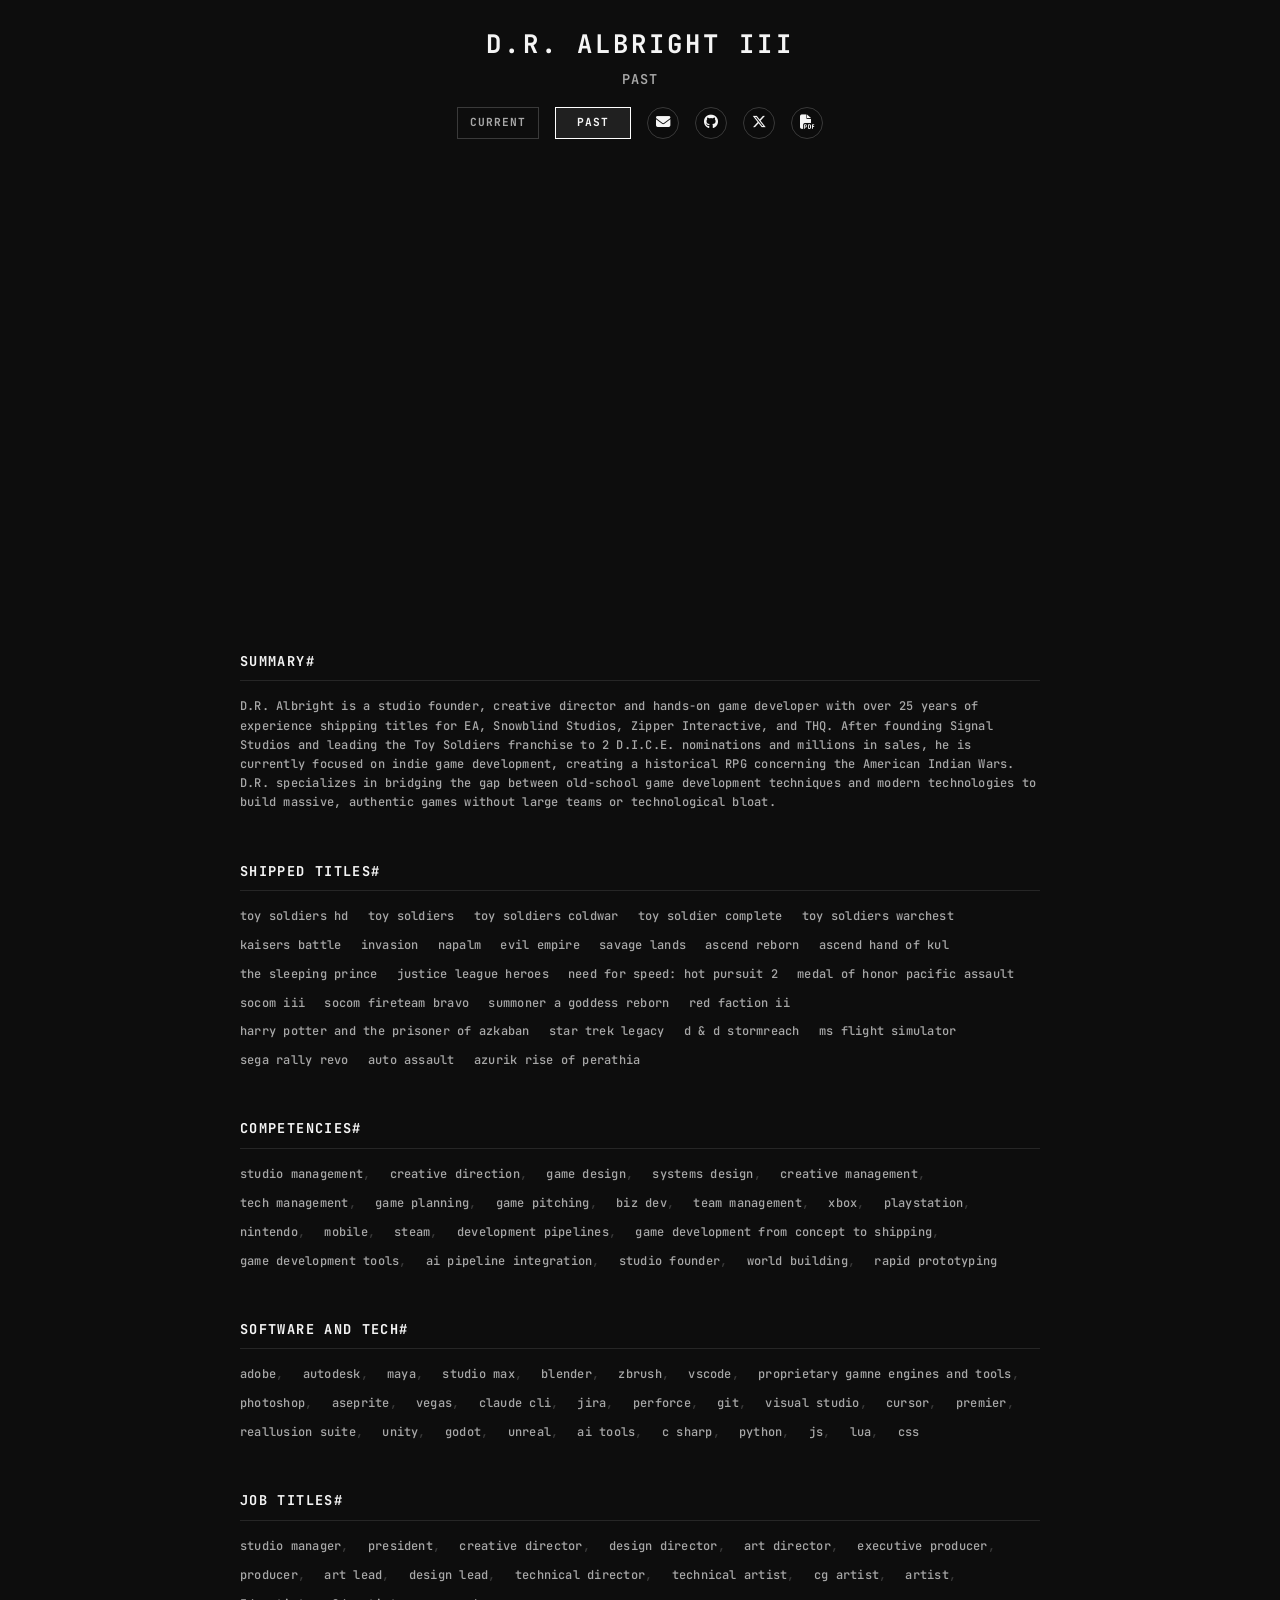
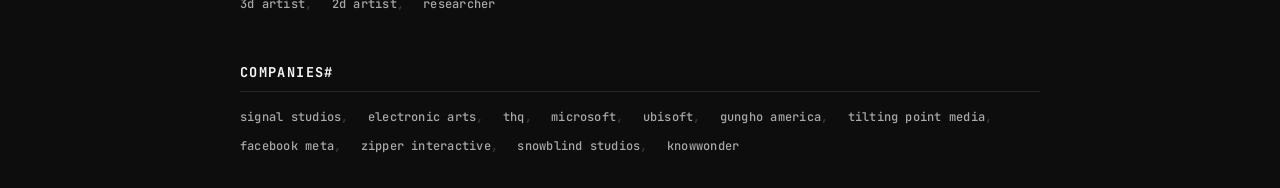
==== past.html @ ba35f23e "wasting more time" ====
<!DOCTYPE html>
<html lang="en">

<head>
    <meta charset="UTF-8">
    <meta name="viewport" content="width=device-width, initial-scale=1.0">
    <title>D.R. Albright | Past</title>

    <!-- SEO Meta Tags -->
    <meta name="description"
        content="Past work archive for D.R. Albright - Signal Studios, Toy Soldiers, AAA development, shipped titles, art direction, and studio leadership.">
    <meta name="keywords"
        content="video game developer, game development, Signal Studios, Toy Soldiers, game director, AAA games, indie games, game art, Unity, Unreal">
    <meta name="author" content="D.R. Albright">

    <!-- Social -->
    <meta property="og:title" content="D.R. Albright | Past">
    <meta property="og:description"
        content="Past work archive for D.R. Albright: Signal Studios, Toy Soldiers, shipped titles, and AAA development history.">
    <meta property="og:image" content="images/portrait.jpg">
    <meta property="og:url" content="https://mostlypeaceful.github.io/dr-albright">
    <meta property="og:type" content="website">

    <meta name="twitter:card" content="summary_large_image">
    <meta name="twitter:title" content="D.R. Albright | Past">
    <meta name="twitter:description"
        content="Past work archive for D.R. Albright: shipped titles, Signal Studios, Toy Soldiers, and AAA development history.">
    <meta name="twitter:image" content="images/portrait.jpg">

    <link rel="stylesheet" href="styles.css">
    <link rel="stylesheet" href="https://cdnjs.cloudflare.com/ajax/libs/font-awesome/6.5.1/css/all.min.css"
        crossorigin="anonymous" referrerpolicy="no-referrer">
</head>

<body>
    <main class="portfolio">
        <!-- Header Section (Centered Above Video) -->
        <div class="portfolio__header">
            <h3 class="portfolio__header-name">D.R. ALBRIGHT III</h3>
            <p class="portfolio__header-title">PAST</p>
            <div class="portfolio__header-links">
                <a href="index.html" class="portfolio__header-text-link">current</a>
                <a href="past.html" class="portfolio__header-text-link is-active" aria-current="page">past</a>
                <a href="mailto:dralbright3@gmail.com" class="portfolio__header-link">
                    <i class="fas fa-envelope"></i>
                </a>
                <a href="https://github.com/MostlyPeaceful" target="_blank" class="portfolio__header-link">
                    <i class="fab fa-github"></i>
                </a>
                <a href="https://x.com/ToySoldiersGame" target="_blank" class="portfolio__header-link">
                    <i class="fab fa-x-twitter"></i>
                </a>
                <a href="docs/DR Albright 2026.pdf" target="_blank" class="portfolio__header-link">
                    <i class="fas fa-file-pdf"></i>
                </a>
            </div>
        </div>

        <!-- Video Section -->
        <div class="portfolio__video-container">
            <video class="portfolio__video" autoplay muted playsinline loop preload="auto">
                <source src="images/dr-albright-carreer-vid.mp4" type="video/mp4">
            </video>
        </div>

        <!-- Keywords Section -->
        <div class="portfolio__keywords">
            <div class="keywords__section">
                <h3 class="keywords__heading">SUMMARY#</h3>
                <p class="keywords__summary">D.R. Albright is a studio founder, creative director and hands-on game
                    developer with over 25 years of experience shipping titles for EA, Snowblind Studios, Zipper
                    Interactive, and THQ. After founding
                    Signal Studios and leading the Toy Soldiers franchise to 2 D.I.C.E. nominations and millions in
                    sales, he is currently focused on indie game development, creating a historical RPG concerning the
                    American Indian Wars. D.R. specializes in bridging the gap between old-school game development
                    techniques and modern technologies to build massive, authentic games without large teams or
                    technological bloat.</p>
            </div>
            <div class="keywords__section">
                <h3 class="keywords__heading">SHIPPED TITLES#</h3>
                <div class="keywords__list">
                    <a href="https://store.playstation.com/en-us/product/UP6345-CUSA24211_00-TOYSOLDIERSHDPS4"
                        target="_blank" class="keywords__item" data-boxart="images/toysoldiers.webp">toy soldiers hd</a>
                    <a href="https://store.steampowered.com/app/98300/Toy_Soldiers/" target="_blank"
                        class="keywords__item" data-boxart="images/toysoldiers360.webp">toy soldiers</a>
                    <a href="https://www.metacritic.com/game/xbox-360/toy-soldiers-cold-war" target="_blank"
                        class="keywords__item" data-boxart="images/coldwar.webp">toy soldiers coldwar</a>
                    <a href="https://store.steampowered.com/app/262120/Toy_Soldiers_Complete/" target="_blank"
                        class="keywords__item" data-boxart="images/tscomplete.webp">toy soldier complete</a>
                    <a href="https://youtu.be/tIfU0cyX4jg" target="_blank" class="keywords__item"
                        data-boxart="images/warchest.webp">toy soldiers
                        warchest</a>
                    <span class="keywords__item" data-boxart="images/TS_Kaiser_BoxArt.png">kaisers battle</span>
                    <a href="https://www.youtube.com/watch?v=y1DCElxNSPc" target="_blank" class="keywords__item"
                        data-boxart="images/TS_Invasion_BoxArt.png">invasion</a>
                    <a href="https://www.youtube.com/watch?v=P1I_sEq1KWc" target="_blank" class="keywords__item"
                        data-boxart="images/Napalm_BoxArt.png">napalm</a>
                    <a href="https://www.youtube.com/watch?v=4YHxy_dOsYA" target="_blank" class="keywords__item"
                        data-boxart="images/EvilEmpire_BoxArt.png">evil
                        empire</a>
                    <a href="https://store.steampowered.com/app/307880/Savage_Lands/" target="_blank"
                        class="keywords__item" data-boxart="images/savagelands.webp">savage lands</a>
                    <a href="https://store.steampowered.com/app/2113570/Ascend_Reborn/" target="_blank"
                        class="keywords__item" data-boxart="images/ascendreborn.webp">ascend reborn</a>
                    <span class="keywords__item" data-boxart="images/handofjul.jpg">ascend hand of kul</span>
                    <a href="https://www.youtube.com/watch?v=uMHttlq0Iig" target="_blank" class="keywords__item"
                        data-boxart="images/sleepingprince.webp">the
                        sleeping prince</a>
                    <a href="https://en.wikipedia.org/wiki/Justice_League_Heroes" target="_blank" class="keywords__item"
                        data-boxart="images/justiceleague.webp">justice league heroes</a>
                    <a href="https://www.ea.com/games/need-for-speed/need-for-speed-hot-pursuit-remastered"
                        target="_blank" class="keywords__item" data-boxart="images/nfshp2.webp">need for speed: hot
                        pursuit 2</a>
                    <a href="https://www.ea.com/games/medal-of-honor/medal-of-honor-pacific-assault" target="_blank"
                        class="keywords__item" data-boxart="images/moh.webp">medal of honor pacific assault</a>
                    <a href="https://www.metacritic.com/game/socom-3-u-s-navy-seals/" target="_blank"
                        class="keywords__item" data-boxart="images/socom.webp">socom iii</a>
                    <a href="https://www.metacritic.com/game/socom-u-s-navy-seals-fireteam-bravo/" target="_blank"
                        class="keywords__item" data-boxart="images/socomfireteambravo.webp">socom fireteam bravo</a>
                    <a href="https://www.metacritic.com/game/summoner-2/" target="_blank" class="keywords__item"
                        data-boxart="images/summoner2.webp">summoner a goddess reborn</a>
                    <a href="https://www.metacritic.com/game/red-faction-ii/" target="_blank" class="keywords__item"
                        data-boxart="images/redfaction2.webp">red
                        faction ii</a>
                    <a href="https://en.wikipedia.org/wiki/Harry_Potter_and_the_Prisoner_of_Azkaban_(video_game)"
                        target="_blank" class="keywords__item" data-boxart="images/hp.webp">harry potter and the
                        prisoner of azkaban</a>
                    <a href="https://en.wikipedia.org/wiki/Star_Trek:_Legacy" target="_blank" class="keywords__item"
                        data-boxart="images/startrek.webp">star trek legacy</a>
                    <a href="https://en.wikipedia.org/wiki/Dungeons_%26_Dragons_Online" target="_blank"
                        class="keywords__item" data-boxart="images/dnd.webp">d & d stormreach</a>
                    <a href="https://en.wikipedia.org/wiki/Microsoft_Flight_Simulator_2004:_A_Century_of_Flight"
                        target="_blank" class="keywords__item" data-boxart="images/flightsim.webp">ms flight
                        simulator</a>
                    <a href="https://www.metacritic.com/game/sega-rally-revo/" target="_blank" class="keywords__item"
                        data-boxart="images/sega.webp">sega rally revo</a>
                    <a href="https://en.wikipedia.org/wiki/Auto_Assault" target="_blank" class="keywords__item"
                        data-boxart="images/autassault.jpg">auto
                        assault</a>
                    <a href="https://www.metacritic.com/game/azurik-rise-of-perathia/" target="_blank"
                        class="keywords__item" data-boxart="images/azurik.webp">azurik rise of perathia</a>
                </div>

            </div>

            <div class="keywords__section">
                <h3 class="keywords__heading">COMPETENCIES#</h3>
                <div class="keywords__list">
                    <span class="keywords__item">studio management</span>
                    <span class="keywords__item">creative direction</span>
                    <span class="keywords__item">game design</span> <span class="keywords__item">systems design</span>
                    <span class="keywords__item">creative management</span>
                    <span class="keywords__item">tech management</span>
                    <span class="keywords__item">game planning</span>
                    <span class="keywords__item">game pitching</span>
                    <span class="keywords__item">biz dev</span>
                    <span class="keywords__item">team management</span>
                    <span class="keywords__item">xbox</span>
                    <span class="keywords__item">playstation</span>
                    <span class="keywords__item">nintendo</span>
                    <span class="keywords__item">mobile</span>
                    <span class="keywords__item">steam</span>
                    <span class="keywords__item">development pipelines</span>
                    <span class="keywords__item">game development from concept to shipping</span>
                    <span class="keywords__item">game development tools</span>
                    <span class="keywords__item">AI pipeline integration</span>
                    <span class="keywords__item">studio founder</span>
                    <span class="keywords__item">world building</span>
                    <span class="keywords__item">rapid prototyping</span>
                </div>
            </div>

            <div class="keywords__section">
                <h3 class="keywords__heading">SOFTWARE AND TECH#</h3>
                <div class="keywords__list">
                    <span class="keywords__item">adobe</span>
                    <span class="keywords__item">autodesk</span>
                    <span class="keywords__item">maya</span>
                    <span class="keywords__item">studio max</span>
                    <span class="keywords__item">blender</span>
                    <span class="keywords__item">zbrush</span>
                    <span class="keywords__item">vscode</span>
                    <span class="keywords__item">proprietary gamne engines and tools</span>
                    <span class="keywords__item">photoshop</span>
                    <span class="keywords__item">aseprite</span>
                    <span class="keywords__item">vegas</span>
                    <span class="keywords__item">claude cli</span>
                    <span class="keywords__item">jira</span>
                    <span class="keywords__item">perforce</span>
                    <span class="keywords__item">git</span>
                    <span class="keywords__item">visual studio</span>
                    <span class="keywords__item">cursor</span>
                    <span class="keywords__item">premier</span>
                    <span class="keywords__item">reallusion suite</span>
                    <span class="keywords__item">unity</span>
                    <span class="keywords__item">godot</span>
                    <span class="keywords__item">unreal</span>
                    <span class="keywords__item">ai tools</span>
                    <span class="keywords__item">c sharp</span>
                    <span class="keywords__item">python</span>
                    <span class="keywords__item">js</span>
                    <span class="keywords__item">lua</span>
                    <span class="keywords__item">css</span>
                </div>
            </div>



            <div class="keywords__section">
                <h3 class="keywords__heading">JOB TITLES#</h3>
                <div class="keywords__list">
                    <span class="keywords__item">studio manager</span>
                    <span class="keywords__item">president</span>
                    <span class="keywords__item">creative director</span>
                    <span class="keywords__item">design director</span>
                    <span class="keywords__item">art director</span>
                    <span class="keywords__item">executive producer</span>
                    <span class="keywords__item">producer</span>
                    <span class="keywords__item">art lead</span>
                    <span class="keywords__item">design lead</span>
                    <span class="keywords__item">technical director</span>
                    <span class="keywords__item">technical artist</span>
                    <span class="keywords__item">cg artist</span>
                    <span class="keywords__item">artist</span>
                    <span class="keywords__item">3d artist</span>
                    <span class="keywords__item">2d artist</span>
                    <span class="keywords__item">researcher</span>
                </div>
            </div>

            <div class="keywords__section">
                <h3 class="keywords__heading">COMPANIES#</h3>
                <div class="keywords__list">
                    <a href="https://grokipedia.com/page/signal_studios" target="_blank" class="keywords__item">signal
                        studios</a>
                    <a href="https://www.ea.com/" target="_blank" class="keywords__item">electronic arts</a>
                    <a href="https://grokipedia.com/page/THQ" target="_blank" class="keywords__item">thq</a>
                    <a href="https://www.xbox.com/en-US/" target="_blank" class="keywords__item">microsoft</a>
                    <a href="https://www.ubisoft.com/en-us" target="_blank" class="keywords__item">ubisoft</a>
                    <a href="https://gunghoonline.com/games/" target="_blank" class="keywords__item">gungho america</a>
                    <a href="https://www.tiltingpoint.com/" target="_blank" class="keywords__item">tilting point
                        media</a>
                    <a href="https://www.meta.com/" target="_blank" class="keywords__item">facebook meta</a>
                    <a href="https://grokipedia.com/page/Zipper_Interactive" target="_blank"
                        class="keywords__item">zipper interactive</a>
                    <a href="https://grokipedia.com/page/Snowblind_Studios" target="_blank"
                        class="keywords__item">snowblind studios</a>
                    <span class="keywords__item">knowwonder</span>
                </div>
            </div>
        </div>
    </main>

    <script>
        // Set box art images for hover popups
        document.querySelectorAll('.keywords__item[data-boxart]').forEach(item => {
            const boxartUrl = item.getAttribute('data-boxart');
            item.style.setProperty('--boxart-url', `url(${boxartUrl})`);
        });
    </script>
</body>

</html>
---- styles.css ----
@import url('https://fonts.googleapis.com/css2?family=Inter:wght@400;500;600;700&family=JetBrains+Mono:wght@500;600;700&display=swap');

:root {
    --font-heading: 'JetBrains Mono', monospace;
    --font-body: 'Inter', sans-serif;
    --color-bg: #0d0d0d;
    --color-surface: #161616;
    --color-surface-alt: #1f1f1f;
    --color-border: #262626;
    --color-border-light: #3a3a3a;
    --color-text: #f5f5f5;
    --color-text-secondary: #a8a8a8;
    --color-accent: #ffffff;
    --max-width: 800px;
    --radius: 12px;
    --space-xs: 0.5rem;
    --space-sm: 1rem;
    --space-md: 1.5rem;
    --space-lg: 3rem;
    --space-xl: 5rem;
    --shadow-soft: 0 10px 40px rgba(0, 0, 0, 0.25);
}

*,
*::before,
*::after {
    box-sizing: border-box;
}

html {
    scroll-behavior: smooth;
}

body {
    margin: 0;
    background: var(--color-bg);
    color: var(--color-text);
    font-family: var(--font-body);
    line-height: 1.6;
}

main {
    padding-top: 0;
}

a {
    color: inherit;
    text-decoration: none;
}

a:hover,
a:focus-visible {
    color: var(--color-accent);
}

img {
    display: block;
    max-width: 100%;
    height: auto;
    border-radius: var(--radius);
}

button {
    font: inherit;
    color: inherit;
    background: none;
    border: none;
    cursor: pointer;
}

.sr-only {
    position: absolute;
    width: 1px;
    height: 1px;
    padding: 0;
    margin: -1px;
    overflow: hidden;
    clip: rect(0, 0, 0, 0);
    white-space: nowrap;
    border: 0;
}

.current-project {
    width: min(var(--max-width), calc(100% - 2rem));
    max-width: none;
    margin: 0 auto;
    padding: 2rem 0 3rem;
}

.current-hero {
    display: flex;
    justify-content: center;
    margin-bottom: 1.5rem;
    overflow: hidden;
}

.current-hero img {
    width: 100%;
    max-width: 100%;
    height: auto;
    border-radius: 0;
    image-rendering: pixelated;
}

.current-project__grid {
    display: grid;
    grid-template-columns: repeat(3, minmax(0, 1fr));
    gap: 1rem;
}

.current-card {
    width: 100%;
    height: auto;
    border: 1px solid var(--color-border-light);
    background: var(--color-bg);
}

.current-card__media {
    width: 100%;
    aspect-ratio: 1 / 1;
    height: auto;
    display: flex;
    align-items: center;
    justify-content: center;
    overflow: hidden;
    border-bottom: 1px solid var(--color-border-light);
    background: var(--color-surface);
}

.current-card__media img {
    flex: 0 0 auto;
    width: 100%;
    max-width: 100%;
    height: 100%;
    max-height: 100%;
    object-fit: cover;
    border-radius: 0;
    image-rendering: pixelated;
}

.current-card__media--empty {
    background:
        linear-gradient(135deg, transparent 49%, var(--color-border) 50%, transparent 51%),
        var(--color-surface);
}

.current-card__body {
    width: 100%;
    aspect-ratio: 1 / 1;
    height: auto;
    overflow: auto;
    padding: 0.55rem;
}

.current-card h2,
.current-card p,
.current-card a {
    margin: 0;
    font-family: var(--font-heading);
    font-size: 0.75rem;
    font-weight: 500;
    letter-spacing: 0;
    line-height: 1.25;
}

.current-card h2 {
    color: var(--color-text);
    font-size: 0.82rem;
    font-weight: 700;
    line-height: 1.15;
    text-transform: uppercase;
}

.current-card p {
    margin-top: 0.4rem;
    color: var(--color-text-secondary);
    font-size: 0.7rem;
}

.current-card a {
    display: inline-block;
    margin-top: 0.4rem;
    color: var(--color-text);
    font-size: 0.7rem;
}

/* ============================================
   PORTFOLIO PAGE
   ============================================ */

.portfolio {
    min-height: 100vh;
    background: var(--color-bg);
    padding-top: 0;
}

/* ============================================
   HEADER SECTION (Centered Above Video)
   ============================================ */

.portfolio__header {
    width: 100%;
    text-align: center;
    padding: var(--space-md) var(--space-md) var(--space-sm);
    background: var(--color-bg);
}

.portfolio__header-name {
    font-family: var(--font-heading);
    font-size: 1.6rem;
    font-weight: 700;
    color: var(--color-text);
    margin: 0 0 0.25rem 0;
    letter-spacing: 0.12em;
    text-transform: uppercase;
}

.portfolio__header-title {
    font-family: var(--font-heading);
    font-size: 0.85rem;
    color: var(--color-text-secondary);
    margin: 0;
    font-weight: 600;
    letter-spacing: 0.08em;
    text-transform: uppercase;
}

.portfolio__header-title em {
    font-style: italic;
    text-transform: lowercase;
}

.portfolio__header-links {
    display: flex;
    justify-content: center;
    gap: var(--space-sm);
    margin-top: var(--space-sm);
}

.portfolio__header-link {
    width: 32px;
    height: 32px;
    border-radius: 50%;
    background: rgba(13, 13, 13, 0.7);
    border: 1px solid var(--color-border-light);
    color: var(--color-text);
    backdrop-filter: blur(20px);
    display: flex;
    align-items: center;
    justify-content: center;
    font-size: 0.9rem;
    transition: transform 0.2s ease, background 0.2s ease, border-color 0.2s ease;
    text-decoration: none;
}

.portfolio__header-link:hover,
.portfolio__header-link:focus {
    transform: scale(1.1);
    background: rgba(13, 13, 13, 0.9);
    border-color: var(--color-accent);
    outline: none;
}

.portfolio__header-link:focus-visible {
    outline: 2px solid var(--color-accent);
    outline-offset: 2px;
}

.portfolio__header-text-link {
    min-width: 76px;
    height: 32px;
    border: 1px solid var(--color-border-light);
    color: var(--color-text-secondary);
    display: flex;
    align-items: center;
    justify-content: center;
    padding: 0 0.75rem;
    font-family: var(--font-heading);
    font-size: 0.7rem;
    font-weight: 700;
    letter-spacing: 0.08em;
    text-transform: uppercase;
    transition: background 0.2s ease, border-color 0.2s ease, color 0.2s ease;
}

.portfolio__header-text-link:hover,
.portfolio__header-text-link:focus-visible,
.portfolio__header-text-link.is-active {
    background: rgba(245, 245, 245, 0.08);
    border-color: var(--color-accent);
    color: var(--color-text);
    outline: none;
}

/* ============================================
   VIDEO SECTION
   ============================================ */

.portfolio__video-container {
    width: min(var(--max-width), calc(100% - 2rem));
    max-width: none;
    position: relative;
    background: var(--color-bg);
    padding: 2rem 0;
    margin: 0 auto;
    box-sizing: border-box;
}

.portfolio__video {
    width: 100%;
    height: auto;
    display: block;
}

/* ============================================
   INFO OVERLAY (Upper Left)
   ============================================ */

.portfolio__info {
    position: absolute;
    top: var(--space-md);
    left: var(--space-md);
    z-index: 15;
    pointer-events: none;
}

.portfolio__info-top {
    text-align: left;
    display: flex;
    flex-direction: column;
    gap: 0.5rem;
}

.portfolio__info-links {
    display: flex;
    gap: var(--space-sm);
    margin-top: 0.25rem;
}

.portfolio__info-link {
    pointer-events: auto;
    width: 36px;
    height: 36px;
    border-radius: 50%;
    background: rgba(13, 13, 13, 0.7);
    border: 1px solid var(--color-border-light);
    color: var(--color-text);
    backdrop-filter: blur(20px);
    display: flex;
    align-items: center;
    justify-content: center;
    font-size: 1rem;
    transition: transform 0.2s ease, background 0.2s ease, border-color 0.2s ease;
    text-decoration: none;
}

.portfolio__info-link:hover,
.portfolio__info-link:focus {
    transform: scale(1.1);
    background: rgba(13, 13, 13, 0.9);
    border-color: var(--color-accent);
    outline: none;
}

.portfolio__info-link:focus-visible {
    outline: 2px solid var(--color-accent);
    outline-offset: 2px;
}

/* ============================================
   KEYWORDS SECTION (Steam-style)
   ============================================ */

.portfolio__keywords {
    background: var(--color-bg);
    width: min(var(--max-width), calc(100% - 2rem));
    max-width: none;
    padding: 2rem 0;
    margin: 0 auto;
    box-sizing: border-box;
}

.keywords__section {
    margin-bottom: 2.5rem;
}

.keywords__section:last-child {
    margin-bottom: 0;
}

.keywords__heading {
    font-family: var(--font-heading);
    font-size: 0.75rem;
    font-weight: 700;
    letter-spacing: 0.1em;
    text-transform: uppercase;
    color: var(--color-text);
    margin: 0 0 0.75rem 0;
    padding-bottom: 0.5rem;
    border-bottom: 1px solid var(--color-border);
}

.keywords__summary {
    font-family: var(--font-heading);
    font-size: 0.7rem;
    font-weight: 500;
    letter-spacing: 0.02em;
    color: var(--color-text-secondary);
    line-height: 1.6;
    margin: 0;
    max-width: 100%;
}

.keywords__list {
    display: flex;
    flex-wrap: wrap;
    gap: 0.5rem 1rem;
    line-height: 1.6;
}

.keywords__item {
    font-family: var(--font-heading);
    font-size: 0.7rem;
    font-weight: 500;
    letter-spacing: 0.02em;
    color: var(--color-text-secondary);
    text-transform: lowercase;
    display: inline-block;
}

.keywords__item::after {
    content: ',';
    color: var(--color-border-light);
}

.keywords__item:last-child::after {
    content: '';
}

/* Links styled to match regular items */
a.keywords__item {
    text-decoration: none;
    color: var(--color-text-secondary);
    cursor: pointer;
}

a.keywords__item:hover,
a.keywords__item:focus,
a.keywords__item:visited:hover,
a.keywords__item:visited:focus {
    color: var(--color-text);
    text-decoration: none;
}

a.keywords__item:visited {
    color: var(--color-text-secondary);
}

/* Box Art Hover Popup */
.keywords__item[data-boxart] {
    position: relative;
}

.keywords__item[data-boxart]::before {
    content: '';
    position: absolute;
    bottom: 100%;
    left: 50%;
    transform: translateX(-50%) translateY(-0.5rem);
    width: 0;
    height: 0;
    border-left: 8px solid transparent;
    border-right: 8px solid transparent;
    border-top: 8px solid var(--color-surface);
    opacity: 0;
    pointer-events: none;
    transition: opacity 0.2s ease, transform 0.2s ease;
    z-index: 100;
    margin-bottom: -1px;
}

.keywords__item[data-boxart]::after {
    content: '';
    position: absolute;
    bottom: 100%;
    left: 50%;
    transform: translateX(-50%) translateY(-0.5rem);
    width: 200px;
    height: 280px;
    background-image: var(--boxart-url);
    background-size: cover;
    background-position: center;
    background-repeat: no-repeat;
    border: 2px solid var(--color-border);
    border-radius: var(--radius);
    box-shadow: var(--shadow-soft);
    opacity: 0;
    pointer-events: none;
    transition: opacity 0.2s ease, transform 0.2s ease;
    z-index: 99;
    margin-bottom: 8px;
}

.keywords__item[data-boxart]:hover::before,
.keywords__item[data-boxart]:focus::before {
    opacity: 1;
    transform: translateX(-50%) translateY(0);
}

.keywords__item[data-boxart]:hover::after,
.keywords__item[data-boxart]:focus::after {
    opacity: 1;
    transform: translateX(-50%) translateY(0);
}


/* ============================================
   DESKTOP LAYOUT
   ============================================ */

@media (min-width: 900px) {
    .portfolio__header {
        padding: var(--space-md) var(--space-md) var(--space-sm);
    }

    .portfolio__video-container {
        padding: 2rem 0;
    }

    .portfolio__keywords {
        padding: 2rem 0;
    }

    .keywords__section {
        margin-bottom: 3rem;
    }

    .keywords__heading {
        font-size: 0.85rem;
        margin-bottom: 1rem;
    }

    .keywords__summary {
        font-size: 0.75rem;
    }

    .keywords__list {
        gap: 0.6rem 1.2rem;
    }

    .keywords__item {
        font-size: 0.75rem;
    }
}

/* ============================================
   MOBILE LAYOUT
   ============================================ */

@media (max-width: 899px) {
    .portfolio__header {
        padding: var(--space-sm) var(--space-sm) var(--space-xs);
    }

    .portfolio__header-name {
        font-size: 1.15rem;
    }

    .portfolio__header-title {
        font-size: 0.72rem;
    }

    .portfolio__header-links {
        gap: var(--space-xs);
        margin-top: var(--space-xs);
    }

    .portfolio__header-link {
        width: 28px;
        height: 28px;
        font-size: 0.8rem;
    }

    .portfolio__header-text-link {
        min-width: 68px;
        height: 28px;
        padding: 0 0.55rem;
        font-size: 0.62rem;
    }

    .current-project {
        padding: 1.5rem 0 2rem;
    }

    .current-project__grid {
        grid-template-columns: repeat(auto-fit, minmax(210px, 1fr));
    }

    .portfolio__video-container {
        padding: 1.5rem 0;
    }

    .portfolio__info {
        top: var(--space-sm);
        left: var(--space-sm);
    }

    .portfolio__info-top {
        gap: 0.4rem;
    }

    .portfolio__info-links {
        gap: 0.6rem;
        margin-top: 0.2rem;
    }

    .portfolio__info-link {
        width: 32px;
        height: 32px;
        font-size: 0.9rem;
    }

    .portfolio__keywords {
        padding: 1.5rem 0;
    }

    .keywords__section {
        margin-bottom: 2rem;
    }

    .keywords__heading {
        font-size: 0.7rem;
        margin-bottom: 0.6rem;
    }

    .keywords__summary {
        font-size: 0.65rem;
    }

    .keywords__list {
        gap: 0.4rem 0.8rem;
    }

    .keywords__item {
        font-size: 0.65rem;
    }

    /* Smaller popup on mobile */
    .keywords__item[data-boxart]::after {
        width: 150px;
        height: 210px;
    }
}
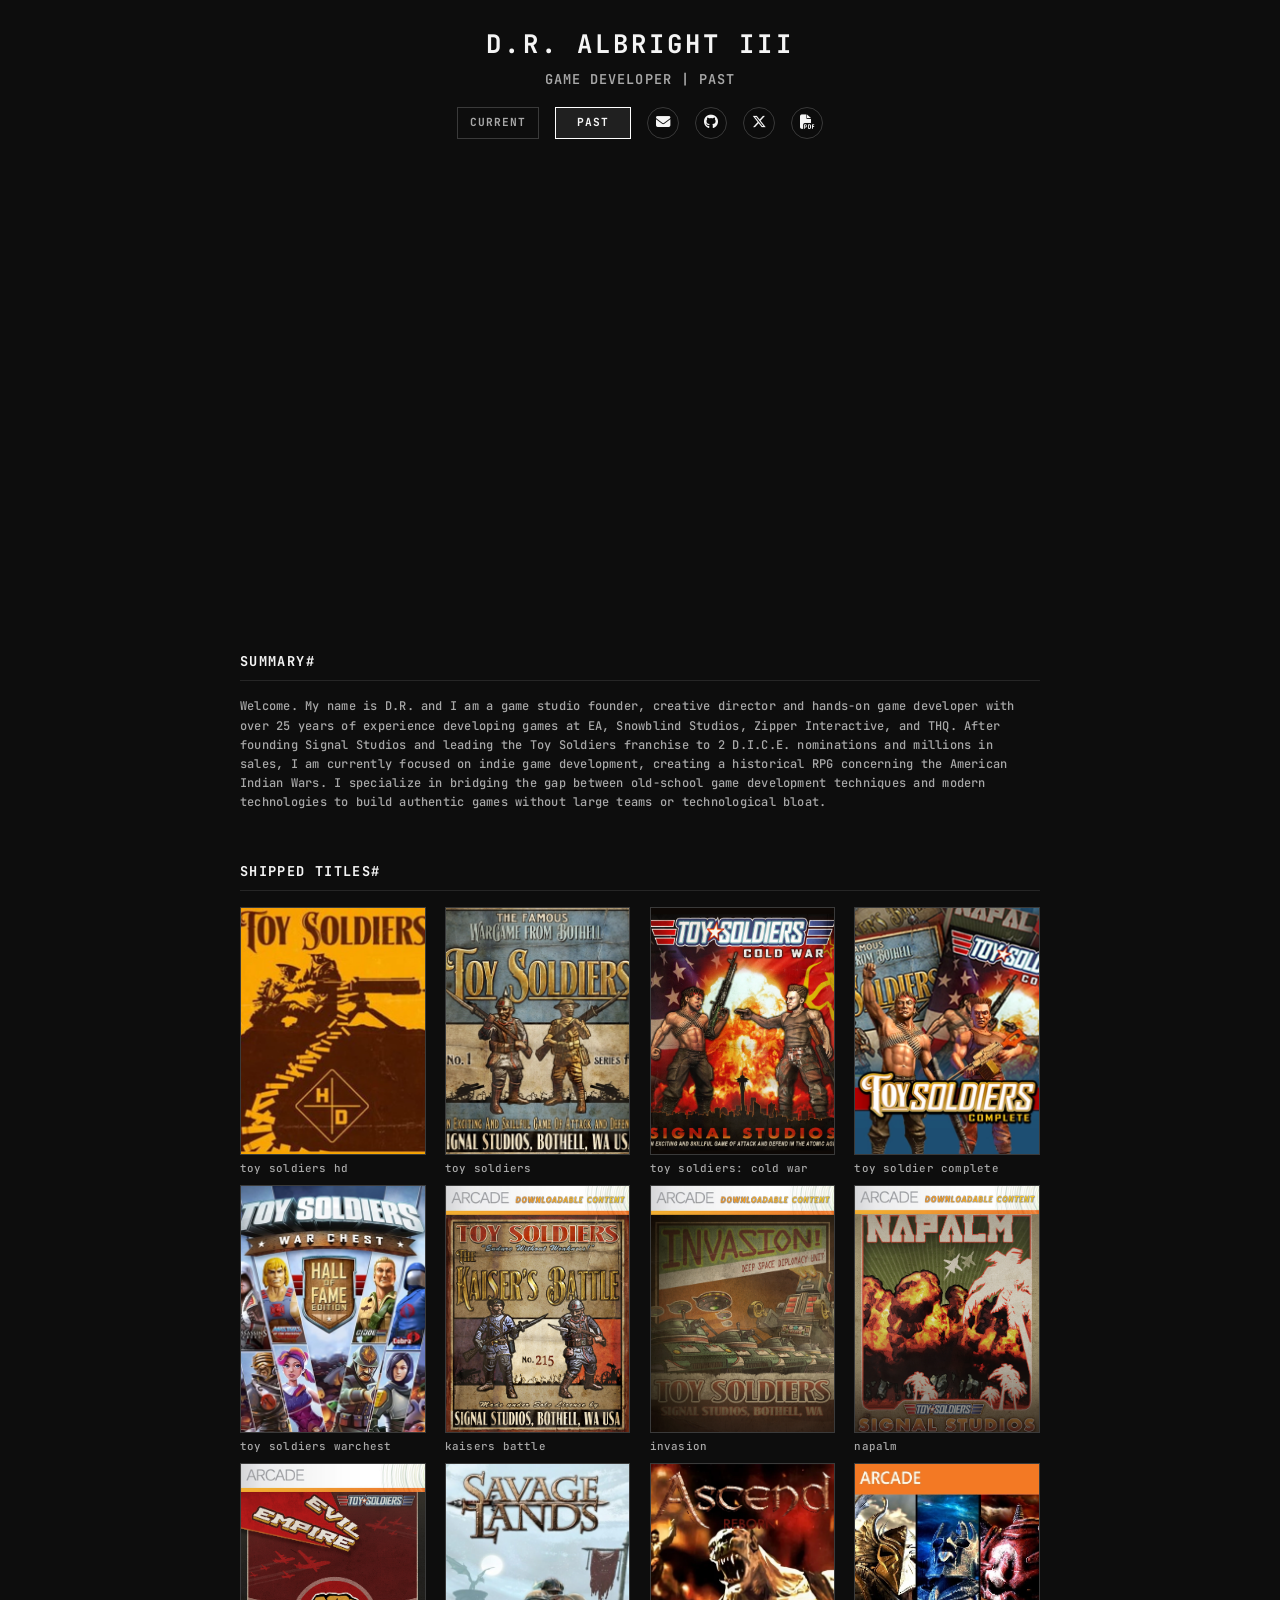
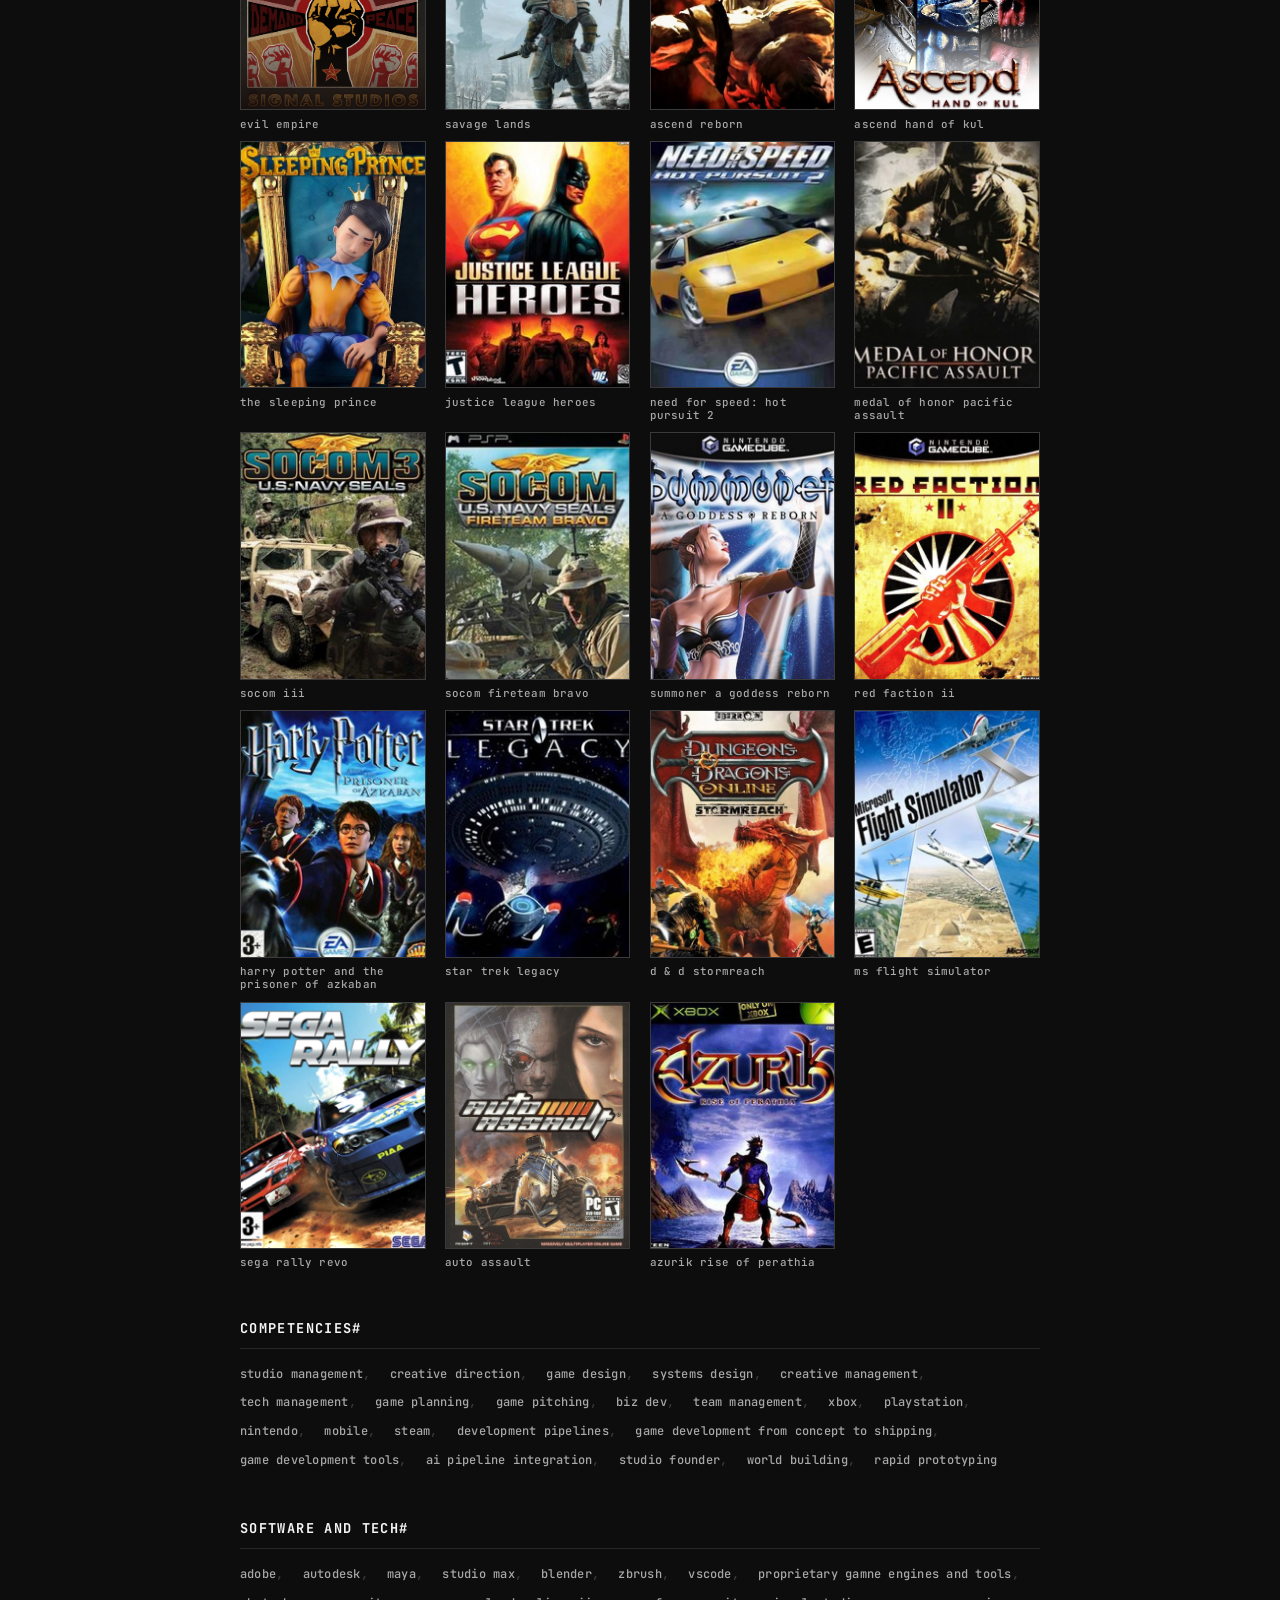
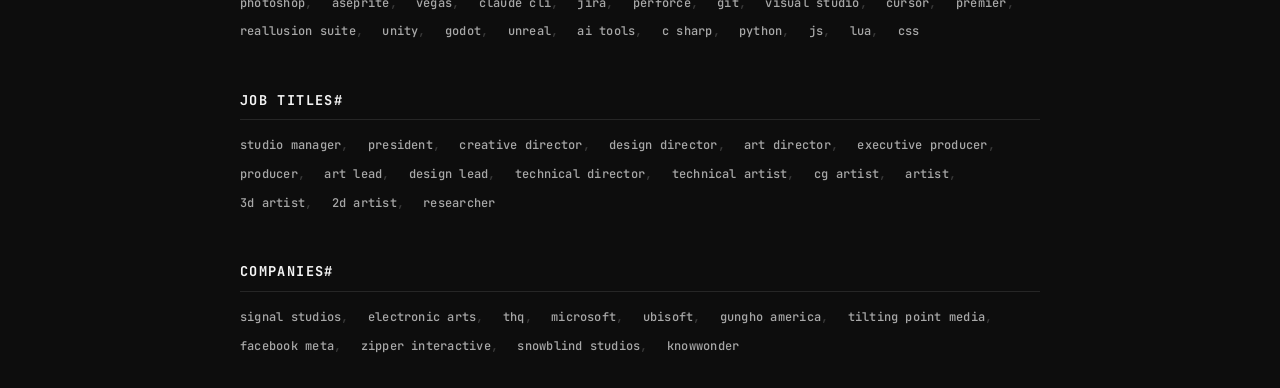
==== commit 7c40d9a8: "and here i am wasting even more time--strange" ====
--- a/past.html
+++ b/past.html
@@ -37,7 +37,7 @@
         <!-- Header Section (Centered Above Video) -->
         <div class="portfolio__header">
             <h3 class="portfolio__header-name">D.R. ALBRIGHT III</h3>
-            <p class="portfolio__header-title">PAST</p>
+            <p class="portfolio__header-title">GAME DEVELOPER | PAST</p>
             <div class="portfolio__header-links">
                 <a href="index.html" class="portfolio__header-text-link">current</a>
                 <a href="past.html" class="portfolio__header-text-link is-active" aria-current="page">past</a>
@@ -67,24 +67,22 @@
         <div class="portfolio__keywords">
             <div class="keywords__section">
                 <h3 class="keywords__heading">SUMMARY#</h3>
-                <p class="keywords__summary">D.R. Albright is a studio founder, creative director and hands-on game
-                    developer with over 25 years of experience shipping titles for EA, Snowblind Studios, Zipper
+                <p class="keywords__summary">Welcome. My name is D.R. and I am a game studio founder, creative director and hands-on game
+                    developer with over 25 years of experience developing games at EA, Snowblind Studios, Zipper
                     Interactive, and THQ. After founding
                     Signal Studios and leading the Toy Soldiers franchise to 2 D.I.C.E. nominations and millions in
-                    sales, he is currently focused on indie game development, creating a historical RPG concerning the
-                    American Indian Wars. D.R. specializes in bridging the gap between old-school game development
-                    techniques and modern technologies to build massive, authentic games without large teams or
+                    sales, I am currently focused on indie game development, creating a historical RPG concerning the American Indian Wars. I specialize in bridging the gap between old-school game development techniques and modern technologies to build authentic games without large teams or
                     technological bloat.</p>
             </div>
             <div class="keywords__section">
                 <h3 class="keywords__heading">SHIPPED TITLES#</h3>
-                <div class="keywords__list">
+                <div class="keywords__list shipped-grid">
                     <a href="https://store.playstation.com/en-us/product/UP6345-CUSA24211_00-TOYSOLDIERSHDPS4"
                         target="_blank" class="keywords__item" data-boxart="images/toysoldiers.webp">toy soldiers hd</a>
                     <a href="https://store.steampowered.com/app/98300/Toy_Soldiers/" target="_blank"
                         class="keywords__item" data-boxart="images/toysoldiers360.webp">toy soldiers</a>
                     <a href="https://www.metacritic.com/game/xbox-360/toy-soldiers-cold-war" target="_blank"
-                        class="keywords__item" data-boxart="images/coldwar.webp">toy soldiers coldwar</a>
+                        class="keywords__item" data-boxart="images/coldwar.webp">toy soldiers: cold war</a>
                     <a href="https://store.steampowered.com/app/262120/Toy_Soldiers_Complete/" target="_blank"
                         class="keywords__item" data-boxart="images/tscomplete.webp">toy soldier complete</a>
                     <a href="https://youtu.be/tIfU0cyX4jg" target="_blank" class="keywords__item"
--- a/styles.css
+++ b/styles.css
@@ -96,6 +96,7 @@
 
 .current-hero img {
     width: 100%;
+    min-width: 400px;
     max-width: 100%;
     height: auto;
     border-radius: 0;
@@ -146,9 +147,9 @@
 
 .current-card__body {
     width: 100%;
-    aspect-ratio: 1 / 1;
+    min-height: 210px;
     height: auto;
-    overflow: auto;
+    overflow: visible;
     padding: 0.55rem;
 }
 
@@ -513,6 +514,57 @@
     transform: translateX(-50%) translateY(0);
 }
 
+.shipped-grid {
+    display: grid;
+    grid-template-columns: repeat(4, minmax(0, 1fr));
+    gap: 0.8rem;
+    line-height: 1.25;
+}
+
+.shipped-grid .keywords__item {
+    display: block;
+    min-width: 0;
+    color: var(--color-text-secondary);
+    font-size: 0.68rem;
+    line-height: 1.25;
+}
+
+.shipped-grid .keywords__item::after,
+.shipped-grid .keywords__item:last-child::after {
+    content: '';
+}
+
+.shipped-grid .keywords__item[data-boxart]::before {
+    content: '';
+    position: static;
+    display: block;
+    width: 100%;
+    aspect-ratio: 3 / 4;
+    height: auto;
+    margin: 0 0 0.45rem;
+    border: 1px solid var(--color-border-light);
+    border-radius: 0;
+    background-image: var(--boxart-url);
+    background-position: center;
+    background-repeat: no-repeat;
+    background-size: cover;
+    box-shadow: none;
+    opacity: 1;
+    transform: none;
+    pointer-events: none;
+}
+
+.shipped-grid .keywords__item[data-boxart]::after {
+    content: '';
+    display: none;
+}
+
+.shipped-grid .keywords__item[data-boxart]:hover::before,
+.shipped-grid .keywords__item[data-boxart]:focus::before {
+    opacity: 1;
+    transform: none;
+}
+
 
 /* ============================================
    DESKTOP LAYOUT
@@ -593,7 +645,17 @@
     }
 
     .current-project__grid {
-        grid-template-columns: repeat(auto-fit, minmax(210px, 1fr));
+        grid-template-columns: repeat(auto-fit, minmax(210px, 240px));
+        justify-content: center;
+    }
+
+    .current-card h2 {
+        font-size: 0.72rem;
+    }
+
+    .current-card p,
+    .current-card a {
+        font-size: 0.62rem;
     }
 
     .portfolio__video-container {
@@ -645,6 +707,20 @@
         font-size: 0.65rem;
     }
 
+    .shipped-grid {
+        grid-template-columns: repeat(3, minmax(0, 1fr));
+        gap: 0.45rem;
+    }
+
+    .shipped-grid .keywords__item {
+        font-size: 0.5rem;
+        line-height: 1.15;
+    }
+
+    .shipped-grid .keywords__item[data-boxart]::before {
+        margin-bottom: 0.3rem;
+    }
+
     /* Smaller popup on mobile */
     .keywords__item[data-boxart]::after {
         width: 150px;
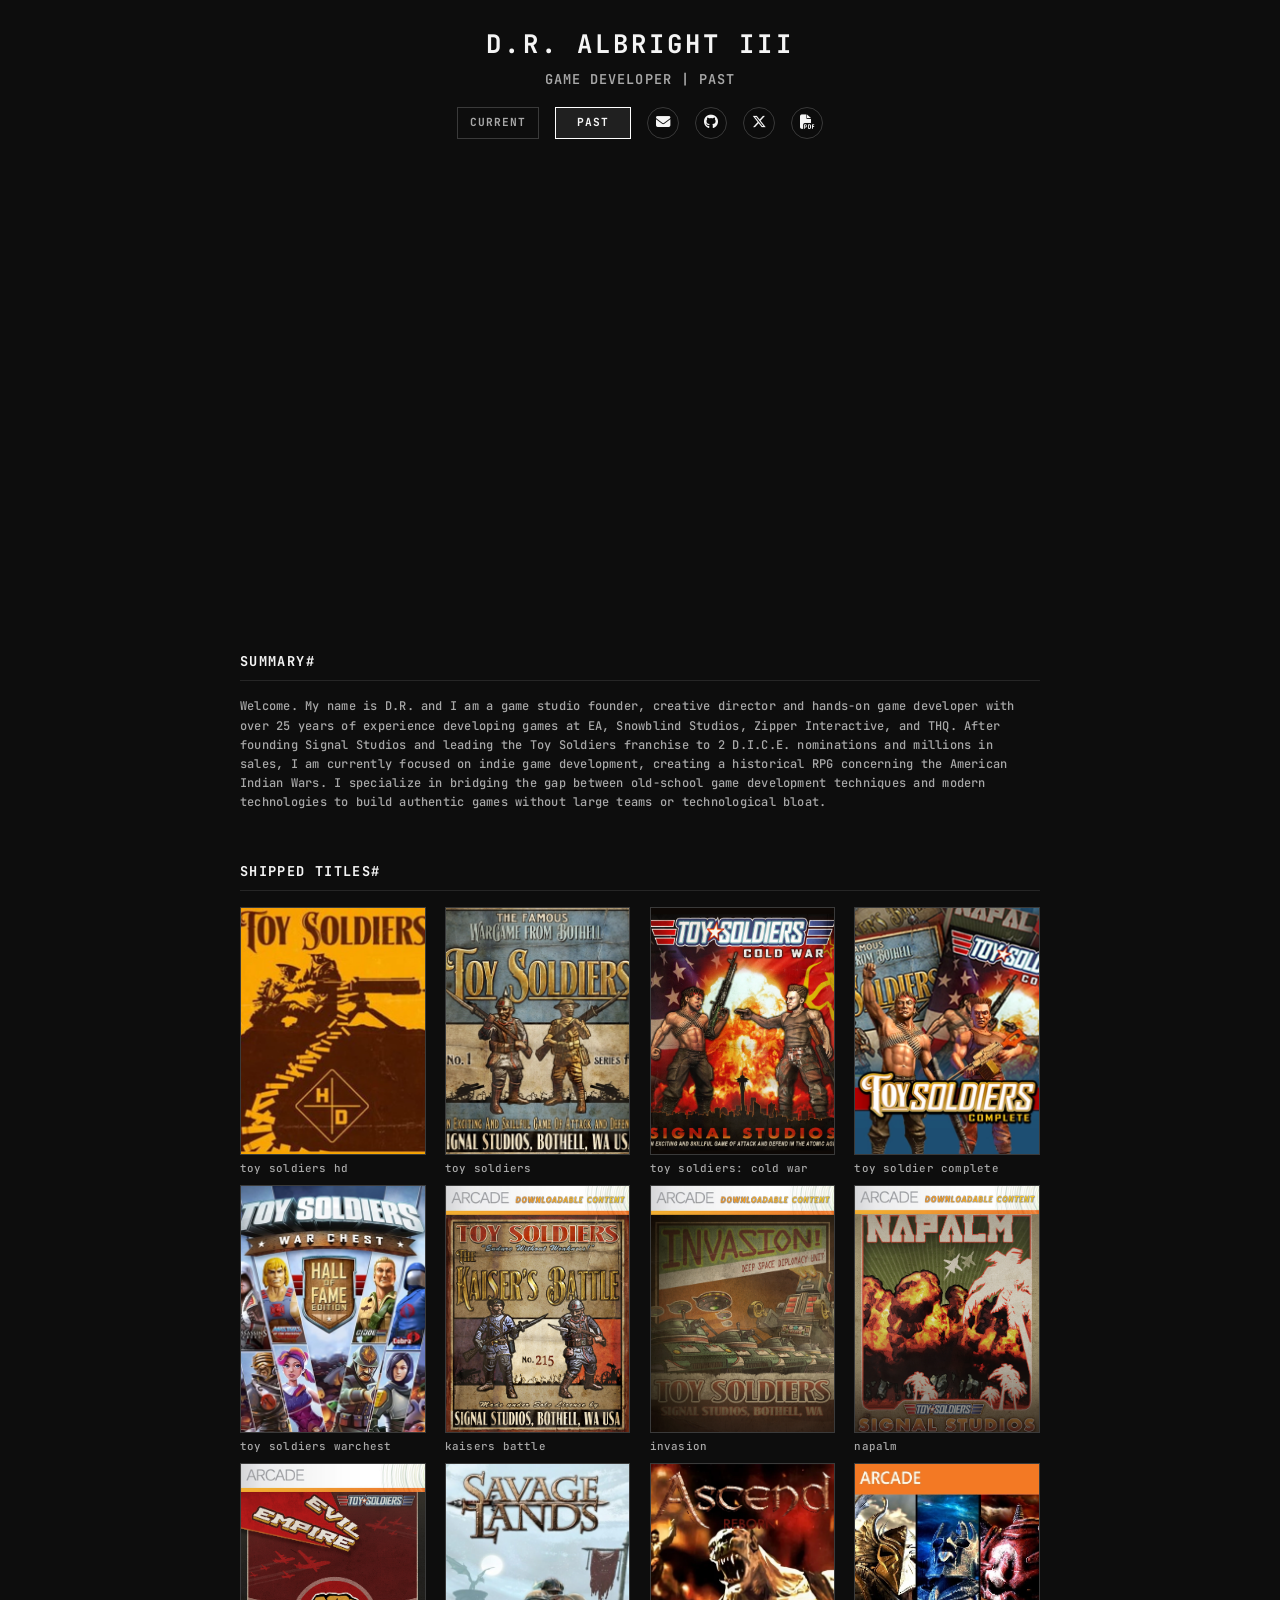
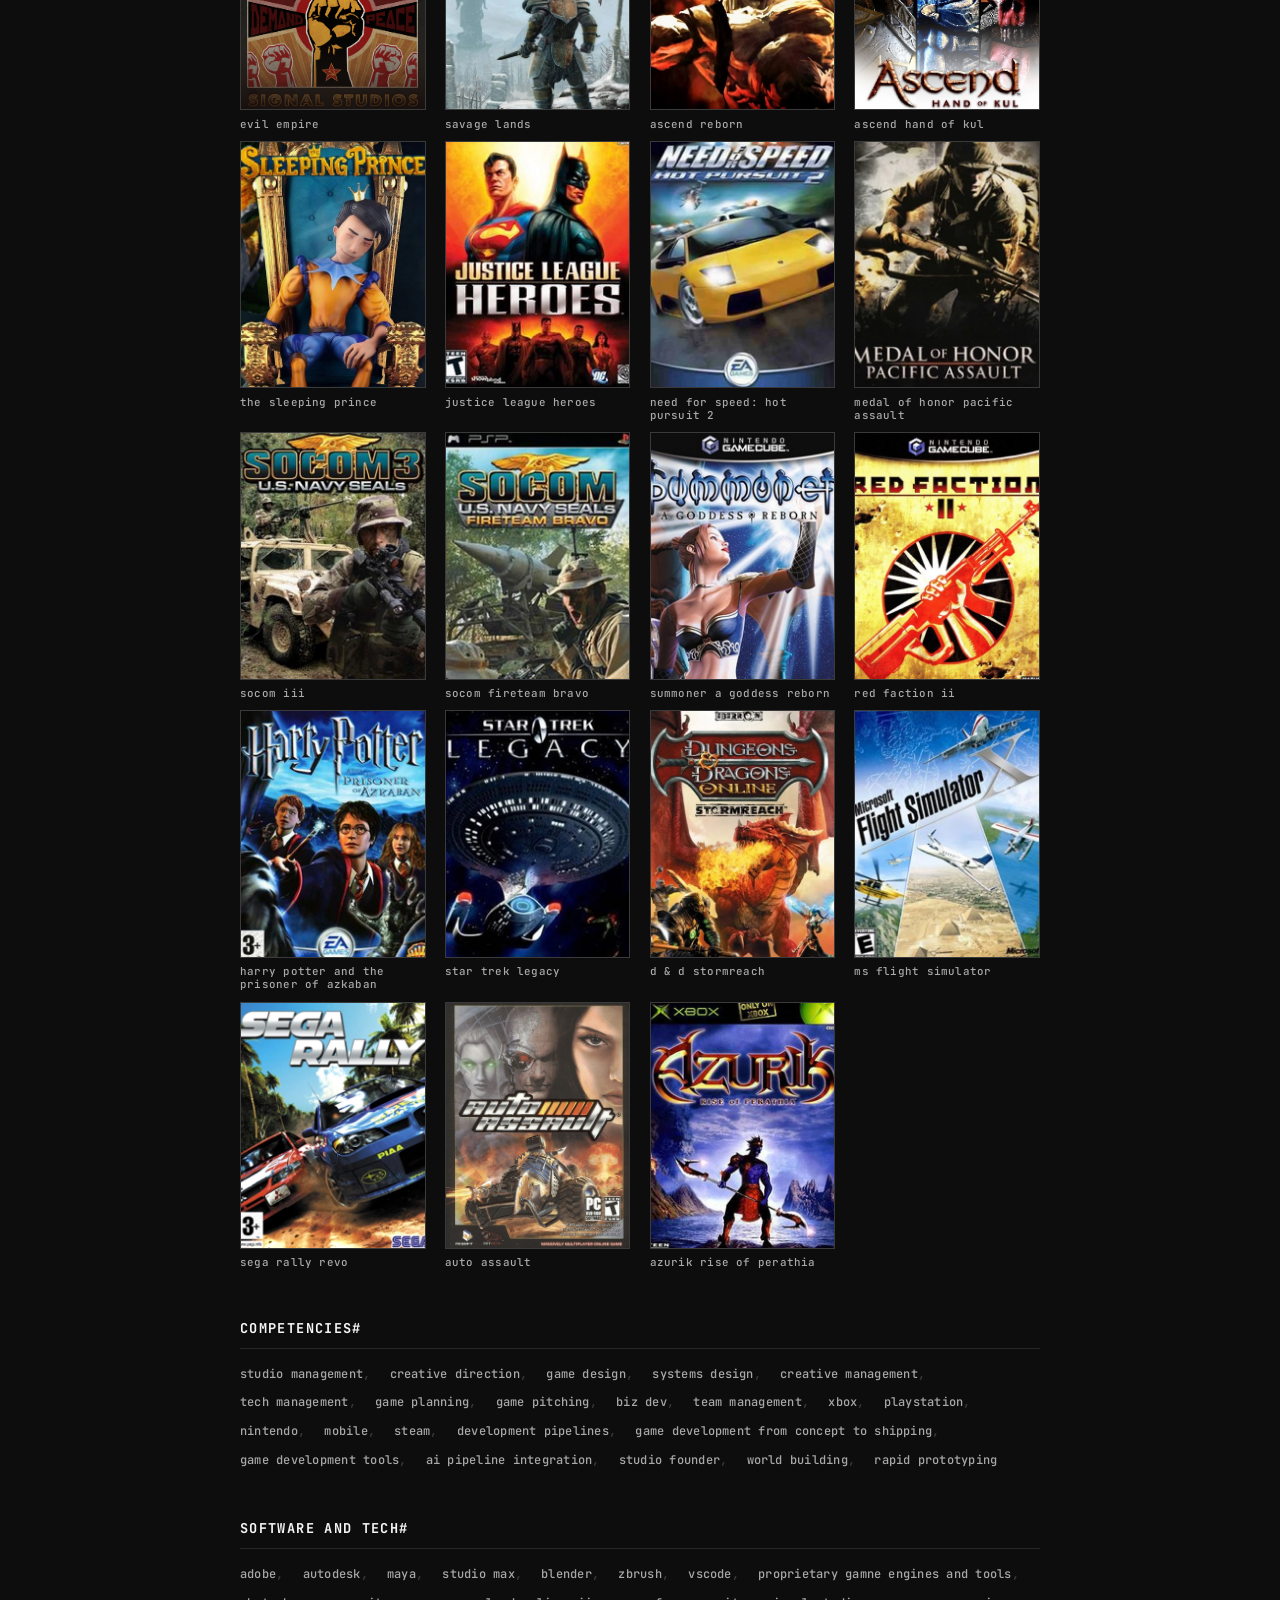
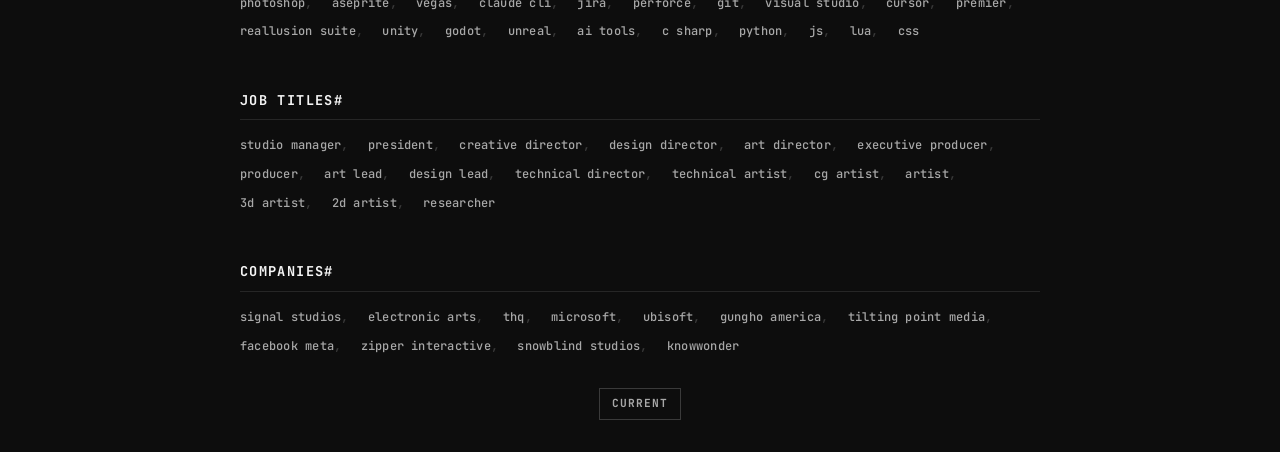
==== commit 90fcf9a9: "seriously need to check things before checkin in" ====
--- a/past.html
+++ b/past.html
@@ -27,7 +27,7 @@
         content="Past work archive for D.R. Albright: shipped titles, Signal Studios, Toy Soldiers, and AAA development history.">
     <meta name="twitter:image" content="images/portrait.jpg">
 
-    <link rel="stylesheet" href="styles.css">
+    <link rel="stylesheet" href="styles.css?v=20260604">
     <link rel="stylesheet" href="https://cdnjs.cloudflare.com/ajax/libs/font-awesome/6.5.1/css/all.min.css"
         crossorigin="anonymous" referrerpolicy="no-referrer">
 </head>
@@ -247,6 +247,9 @@
                 </div>
             </div>
         </div>
+        <nav class="portfolio__bottom-nav" aria-label="Footer navigation">
+            <a href="index.html" class="portfolio__header-text-link">current</a>
+        </nav>
     </main>
 
     <script>
--- a/styles.css
+++ b/styles.css
@@ -291,6 +291,14 @@
     border-color: var(--color-accent);
     color: var(--color-text);
     outline: none;
+}
+
+.portfolio__bottom-nav {
+    width: min(var(--max-width), calc(100% - 2rem));
+    display: flex;
+    justify-content: center;
+    margin: 0 auto;
+    padding: 0 0 2rem;
 }
 
 /* ============================================
@@ -645,8 +653,11 @@
     }
 
     .current-project__grid {
-        grid-template-columns: repeat(auto-fit, minmax(210px, 240px));
-        justify-content: center;
+        grid-template-columns: repeat(2, minmax(0, 1fr));
+    }
+
+    .current-card:nth-child(3) {
+        grid-column: 1 / -1;
     }
 
     .current-card h2 {
@@ -708,7 +719,7 @@
     }
 
     .shipped-grid {
-        grid-template-columns: repeat(3, minmax(0, 1fr));
+        grid-template-columns: repeat(2, minmax(0, 1fr));
         gap: 0.45rem;
     }
 
@@ -727,3 +738,18 @@
         height: 210px;
     }
 }
+
+@media (max-width: 899px) and (orientation: landscape) {
+    .current-project__grid {
+        grid-template-columns: repeat(3, minmax(0, 1fr));
+    }
+
+    .current-card:nth-child(3) {
+        grid-column: auto;
+    }
+
+    .shipped-grid {
+        grid-template-columns: repeat(4, minmax(0, 1fr));
+        gap: 0.6rem;
+    }
+}
